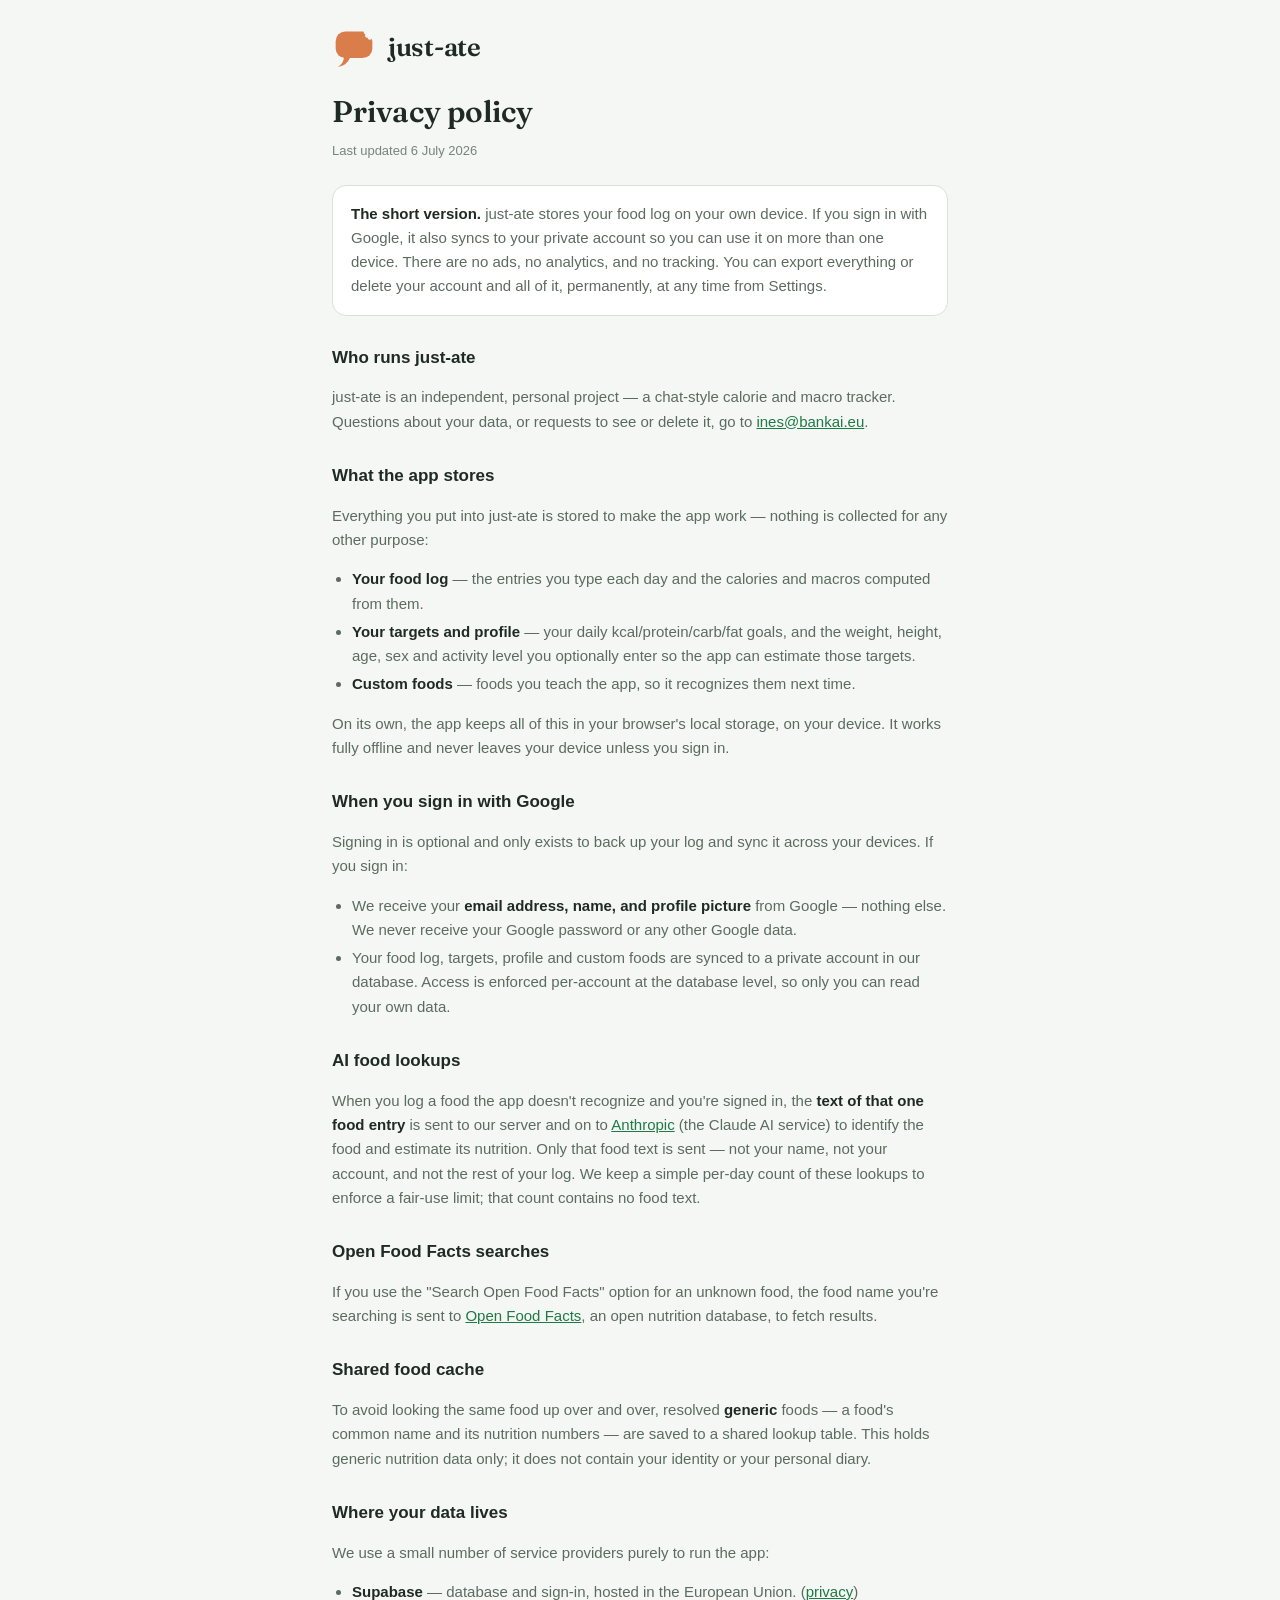
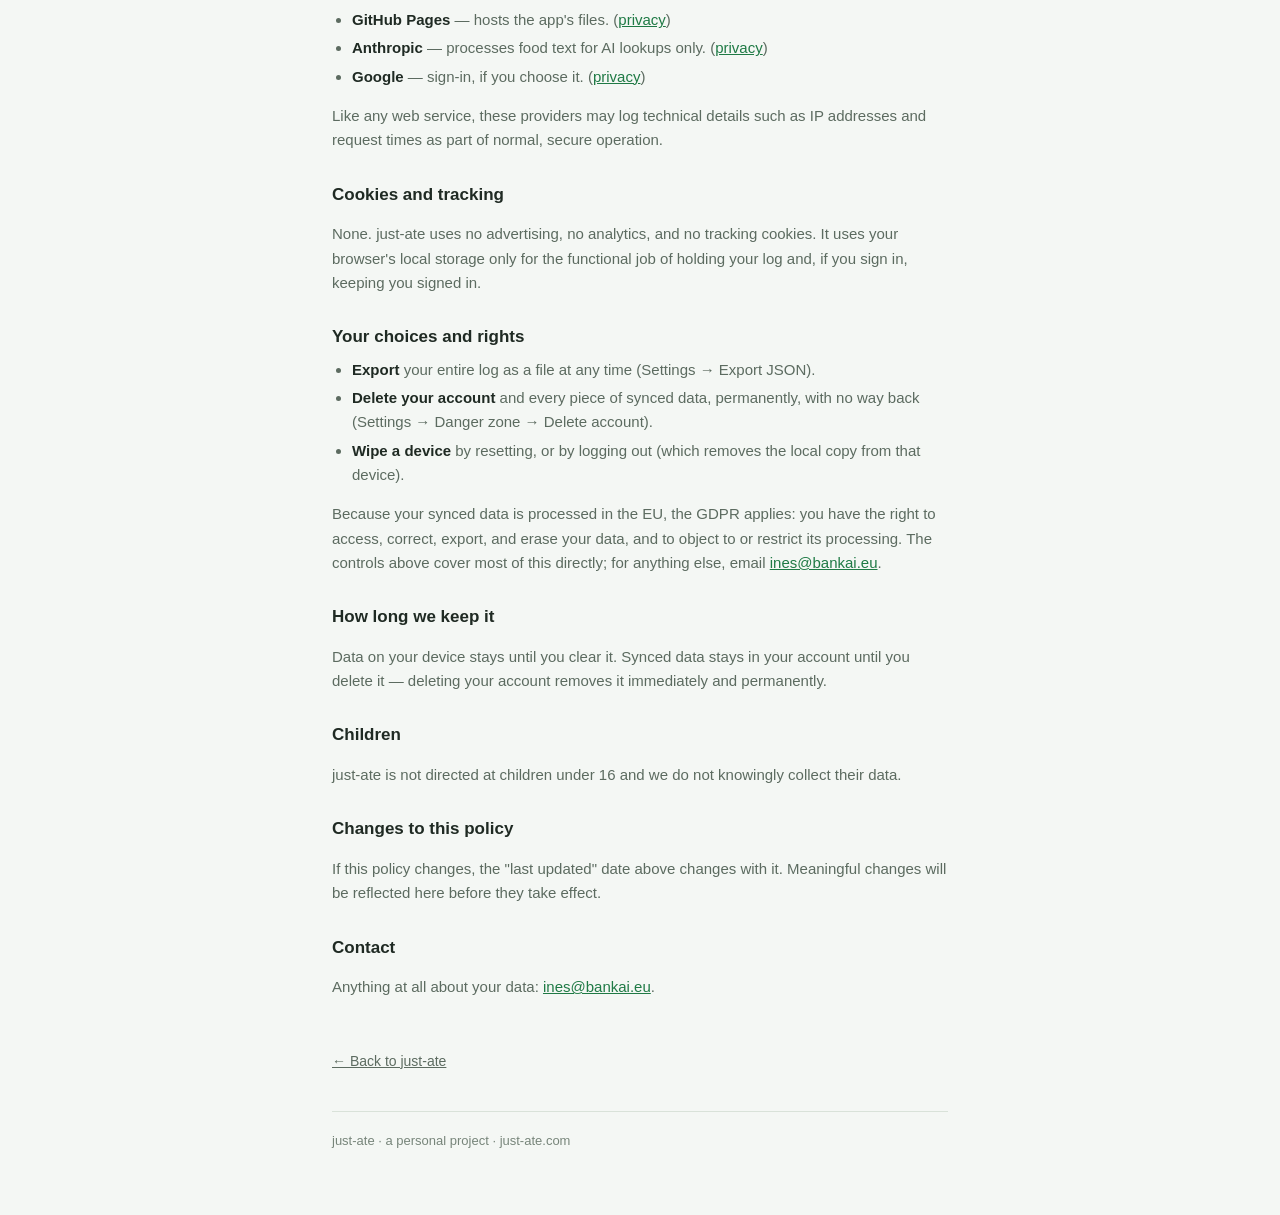
==== privacy.html @ dbce013a "Privacy policy page + in-app link (unblocks Google branding verify) privacy.html at just-ate.com/pri" ====
<!doctype html>
<html lang="en">
<head>
  <meta charset="utf-8">
  <meta name="viewport" content="width=device-width, initial-scale=1, viewport-fit=cover">
  <title>Privacy · just-ate</title>
  <meta name="description" content="What just-ate stores, where it lives, and how to delete it.">
  <meta name="theme-color" content="#f4f7f4">
  <link rel="icon" type="image/svg+xml" href="icons/icon.svg">
  <link rel="preconnect" href="https://fonts.googleapis.com">
  <link rel="preconnect" href="https://fonts.gstatic.com" crossorigin>
  <link href="https://fonts.googleapis.com/css2?family=Fraunces:opsz,wght@9..144,500;9..144,600&display=swap" rel="stylesheet">
  <link rel="stylesheet" href="styles.css">
  <style>
    .doc { max-width: 660px; margin: 0 auto; padding: calc(22px + env(safe-area-inset-top)) 22px 64px; overflow-wrap: break-word; }
    .doc img { max-width: 100%; }
    .doc .brand { text-decoration: none; }
    .doc h1 { font-family: var(--serif); font-weight: 600; font-size: 30px; margin: 6px 0 6px; color: var(--text); }
    .doc .updated { color: var(--faint); font-size: 13px; margin: 0 0 24px; }
    .doc h2 { font-size: 17px; font-weight: 600; color: var(--text); margin: 30px 0 8px; text-transform: none; letter-spacing: 0; }
    .doc p, .doc li { color: var(--muted); font-size: 15px; line-height: 1.62; }
    .doc ul { padding-left: 20px; margin: 8px 0; }
    .doc li { margin: 4px 0; }
    .doc strong { color: var(--text); font-weight: 600; }
    .doc a { color: var(--accent-deep); }
    .doc .tldr { background: var(--surface); border: 1px solid var(--line); border-radius: var(--radius); padding: 16px 18px; margin: 4px 0 8px; }
    .doc .tldr p { margin: 0; }
    .doc .back { display: inline-block; margin-top: 36px; color: var(--muted); font-size: 14px; }
    .doc footer { margin-top: 40px; padding-top: 20px; border-top: 1px solid var(--line); color: var(--faint); font-size: 13px; }
  </style>
</head>
<body>
  <div class="doc">
    <a class="brand" href="/"><img src="icons/mark.svg" width="40" height="40" alt=""><span>just-ate</span></a>

    <h1>Privacy policy</h1>
    <p class="updated">Last updated 6 July 2026</p>

    <div class="tldr">
      <p><strong>The short version.</strong> just-ate stores your food log on your own device. If you sign in with Google, it also syncs to your private account so you can use it on more than one device. There are no ads, no analytics, and no tracking. You can export everything or delete your account and all of it, permanently, at any time from Settings.</p>
    </div>

    <h2>Who runs just-ate</h2>
    <p>just-ate is an independent, personal project — a chat-style calorie and macro tracker. Questions about your data, or requests to see or delete it, go to <a href="mailto:ines@bankai.eu">ines@bankai.eu</a>.</p>

    <h2>What the app stores</h2>
    <p>Everything you put into just-ate is stored to make the app work — nothing is collected for any other purpose:</p>
    <ul>
      <li><strong>Your food log</strong> — the entries you type each day and the calories and macros computed from them.</li>
      <li><strong>Your targets and profile</strong> — your daily kcal/protein/carb/fat goals, and the weight, height, age, sex and activity level you optionally enter so the app can estimate those targets.</li>
      <li><strong>Custom foods</strong> — foods you teach the app, so it recognizes them next time.</li>
    </ul>
    <p>On its own, the app keeps all of this in your browser's local storage, on your device. It works fully offline and never leaves your device unless you sign in.</p>

    <h2>When you sign in with Google</h2>
    <p>Signing in is optional and only exists to back up your log and sync it across your devices. If you sign in:</p>
    <ul>
      <li>We receive your <strong>email address, name, and profile picture</strong> from Google — nothing else. We never receive your Google password or any other Google data.</li>
      <li>Your food log, targets, profile and custom foods are synced to a private account in our database. Access is enforced per-account at the database level, so only you can read your own data.</li>
    </ul>

    <h2>AI food lookups</h2>
    <p>When you log a food the app doesn't recognize and you're signed in, the <strong>text of that one food entry</strong> is sent to our server and on to <a href="https://www.anthropic.com/legal/privacy" rel="noopener">Anthropic</a> (the Claude AI service) to identify the food and estimate its nutrition. Only that food text is sent — not your name, not your account, and not the rest of your log. We keep a simple per-day count of these lookups to enforce a fair-use limit; that count contains no food text.</p>

    <h2>Open Food Facts searches</h2>
    <p>If you use the "Search Open Food Facts" option for an unknown food, the food name you're searching is sent to <a href="https://world.openfoodfacts.org/" rel="noopener">Open Food Facts</a>, an open nutrition database, to fetch results.</p>

    <h2>Shared food cache</h2>
    <p>To avoid looking the same food up over and over, resolved <strong>generic</strong> foods — a food's common name and its nutrition numbers — are saved to a shared lookup table. This holds generic nutrition data only; it does not contain your identity or your personal diary.</p>

    <h2>Where your data lives</h2>
    <p>We use a small number of service providers purely to run the app:</p>
    <ul>
      <li><strong>Supabase</strong> — database and sign-in, hosted in the European Union. (<a href="https://supabase.com/privacy" rel="noopener">privacy</a>)</li>
      <li><strong>GitHub Pages</strong> — hosts the app's files. (<a href="https://docs.github.com/site-policy/privacy-policies/github-general-privacy-statement" rel="noopener">privacy</a>)</li>
      <li><strong>Anthropic</strong> — processes food text for AI lookups only. (<a href="https://www.anthropic.com/legal/privacy" rel="noopener">privacy</a>)</li>
      <li><strong>Google</strong> — sign-in, if you choose it. (<a href="https://policies.google.com/privacy" rel="noopener">privacy</a>)</li>
    </ul>
    <p>Like any web service, these providers may log technical details such as IP addresses and request times as part of normal, secure operation.</p>

    <h2>Cookies and tracking</h2>
    <p>None. just-ate uses no advertising, no analytics, and no tracking cookies. It uses your browser's local storage only for the functional job of holding your log and, if you sign in, keeping you signed in.</p>

    <h2>Your choices and rights</h2>
    <ul>
      <li><strong>Export</strong> your entire log as a file at any time (Settings → Export JSON).</li>
      <li><strong>Delete your account</strong> and every piece of synced data, permanently, with no way back (Settings → Danger zone → Delete account).</li>
      <li><strong>Wipe a device</strong> by resetting, or by logging out (which removes the local copy from that device).</li>
    </ul>
    <p>Because your synced data is processed in the EU, the GDPR applies: you have the right to access, correct, export, and erase your data, and to object to or restrict its processing. The controls above cover most of this directly; for anything else, email <a href="mailto:ines@bankai.eu">ines@bankai.eu</a>.</p>

    <h2>How long we keep it</h2>
    <p>Data on your device stays until you clear it. Synced data stays in your account until you delete it — deleting your account removes it immediately and permanently.</p>

    <h2>Children</h2>
    <p>just-ate is not directed at children under 16 and we do not knowingly collect their data.</p>

    <h2>Changes to this policy</h2>
    <p>If this policy changes, the "last updated" date above changes with it. Meaningful changes will be reflected here before they take effect.</p>

    <h2>Contact</h2>
    <p>Anything at all about your data: <a href="mailto:ines@bankai.eu">ines@bankai.eu</a>.</p>

    <a class="back" href="/">← Back to just-ate</a>
    <footer>just-ate · a personal project · just-ate.com</footer>
  </div>
</body>
</html>
---- styles.css ----
/* just-ate — light and fresh: greens on off-white, serif numbers.
   One screen, one thumb. */

:root {
  --bg: #f4f7f4;
  --surface: #ffffff;
  --surface-2: #e9efe9;
  --line: #d9e2d9;
  --text: #1f2a23;
  --muted: #5c6b60;
  --faint: #77857a;
  --accent: #2f9e5f;
  --accent-deep: #1f7a45;
  --accent-dim: rgba(47, 158, 95, 0.12);
  --amber: #a8500a;
  --red: #dc2626;
  --bubble: #e3f2e7;
  --radius: 14px;
  --serif: 'Fraunces', Georgia, serif;
  --sans: -apple-system, BlinkMacSystemFont, 'Segoe UI', Roboto, sans-serif;
}

* { box-sizing: border-box; }
html, body { height: 100%; }
body {
  margin: 0;
  background: var(--bg);
  color: var(--text);
  font: 15px/1.45 var(--sans);
  -webkit-font-smoothing: antialiased;
}
button { font: inherit; color: inherit; background: none; border: none; cursor: pointer; padding: 0; }
input, select, textarea { font: inherit; }

#app { max-width: 560px; margin: 0 auto; min-height: 100dvh; display: flex; flex-direction: column; }

/* ---------- header: today's plate ---------- */
.plate {
  position: sticky; top: 0; z-index: 10;
  background: linear-gradient(var(--bg) 82%, rgba(244, 247, 244, 0));
  padding: calc(10px + env(safe-area-inset-top)) 16px 14px;
}
.plate-card {
  background: var(--surface);
  border: 1px solid var(--line);
  border-radius: var(--radius);
  padding: 14px 16px 15px;
  box-shadow: 0 1px 3px rgba(31, 42, 35, 0.05);
}
.plate-row { display: flex; align-items: center; justify-content: space-between; gap: 8px; }
.plate-date { color: var(--muted); font-size: 13px; letter-spacing: 0.02em; }
.plate-nav { display: flex; align-items: center; gap: 4px; }

.acct-chip {
  display: inline-flex; align-items: center; gap: 7px;
  padding: 4px 6px 4px 11px;
  border: 1px solid var(--line); border-radius: 99px;
  background: var(--surface-2); color: var(--text);
  font-size: 13px; line-height: 1; margin-right: 4px;
}
.acct-chip:hover { border-color: var(--accent-deep); }
.acct-chip img, .acct-chip svg { width: 20px; height: 20px; border-radius: 50%; display: block; }
.acct-chip svg { color: var(--muted); padding: 1px; }
#acct-slot { display: contents; }

.page-top { display: flex; align-items: center; justify-content: space-between; gap: 8px; }
.icon-btn {
  color: var(--muted); padding: 6px; border-radius: 8px; line-height: 0;
}
.icon-btn:hover { color: var(--text); background: var(--surface-2); }
.icon-btn svg { width: 18px; height: 18px; }

.kcal-left {
  font-family: var(--serif); font-weight: 600;
  font-size: 42px; line-height: 1.05; margin: 6px 0 2px;
  font-variant-numeric: tabular-nums;
}
.kcal-left.over { color: var(--amber); }
.kcal-left small { font-family: var(--sans); font-weight: 400; font-size: 14px; color: var(--muted); margin-left: 8px; }
.kcal-sub { color: var(--muted); font-size: 13px; font-variant-numeric: tabular-nums; }

.bar { height: 6px; background: var(--surface-2); border-radius: 99px; overflow: hidden; margin-top: 8px; }
.bar i { display: block; height: 100%; background: var(--accent); border-radius: 99px; transition: width .4s ease; }
.bar i.warn { background: var(--amber); }
.bar i.over { background: var(--red); }
.bar.thick { height: 8px; }

.macros { display: grid; grid-template-columns: 1fr 1fr 1fr; gap: 12px; margin-top: 14px; }
.macro-name { font-size: 12px; color: var(--muted); letter-spacing: 0.04em; text-transform: uppercase; }
.macro-val { font-size: 13px; font-variant-numeric: tabular-nums; margin-top: 1px; }
.macro-val b { font-weight: 600; }
.macro-val span { color: var(--faint); }

/* ---------- chat ---------- */
.chat { flex: 1; padding: 4px 16px 12px; display: flex; flex-direction: column; gap: 10px; }
.chat-empty { color: var(--faint); text-align: center; margin: auto; padding: 40px 24px; font-size: 14px; }
.chat-empty b { color: var(--muted); font-weight: 600; }

.msg { align-self: flex-end; max-width: 88%; animation: rise .18s ease both; }
@media (prefers-reduced-motion: reduce) {
  .msg, .bar i { animation: none; transition: none; }
  .ai-dots i { animation: none; opacity: 1; }
}
@keyframes rise { from { opacity: 0; transform: translateY(4px); } }

.bubble {
  background: var(--bubble);
  border: 1px solid rgba(47, 158, 95, 0.16);
  border-radius: 16px 16px 4px 16px;
  padding: 9px 12px 8px;
}
.bubble-raw { font-weight: 600; }
.item-line { font-size: 13px; color: var(--muted); margin-top: 3px; font-variant-numeric: tabular-nums; }
.item-line .g { color: var(--faint); }
.item-line.bad { color: var(--amber); }
.item-note { font-size: 12px; color: var(--faint); }
.bubble-foot {
  display: flex; align-items: center; gap: 10px; justify-content: flex-end;
  margin-top: 5px; font-size: 12px; color: var(--faint); font-variant-numeric: tabular-nums;
}
.bubble-foot .del { color: var(--faint); padding: 2px 4px; }
.bubble-foot .del:hover { color: var(--red); }

.sysmsg {
  align-self: center; text-align: center;
  color: var(--muted); font-size: 13px;
  background: var(--surface); border: 1px solid var(--line);
  border-radius: 99px; padding: 6px 14px;
}

/* resolver card for unknown foods */
.resolver {
  align-self: flex-end; max-width: 88%; width: 320px;
  background: var(--surface); border: 1px dashed var(--line);
  border-radius: var(--radius); padding: 12px; font-size: 13px;
}
.resolver p { margin: 0 0 8px; color: var(--muted); }
.resolver p b { color: var(--text); }
.resolver-actions { display: flex; gap: 8px; flex-wrap: wrap; }
.chip {
  background: var(--surface-2); border: 1px solid var(--line);
  border-radius: 99px; padding: 6px 12px; font-size: 13px;
}
.chip:hover { border-color: var(--accent-deep); color: var(--accent-deep); }
.chip.ai { border-color: var(--accent-deep); color: var(--accent-deep); background: var(--accent-dim); }
.ai-item { padding: 6px 0; border-bottom: 1px solid var(--line); }
.ai-item:last-of-type { border-bottom: none; }
.ai-item .nm { display: block; }
.ai-item .g { color: var(--faint); }
.ai-item .kc { display: block; color: var(--faint); font-size: 12px; }

/* . .. ... — the dots build up together, then the cycle restarts */
.ai-dots i { font-style: normal; opacity: 0; animation: 1.2s ease-in-out infinite; }
.ai-dots i:nth-child(1) { animation-name: ai-dot-1; }
.ai-dots i:nth-child(2) { animation-name: ai-dot-2; }
.ai-dots i:nth-child(3) { animation-name: ai-dot-3; }
@keyframes ai-dot-1 { 0% { opacity: 0; } 20%, 100% { opacity: 1; } }
@keyframes ai-dot-2 { 0%, 33% { opacity: 0; } 53%, 100% { opacity: 1; } }
@keyframes ai-dot-3 { 0%, 66% { opacity: 0; } 86%, 100% { opacity: 1; } }

/* ---------- brand lockup (first-run) ---------- */
.brand { display: flex; align-items: center; gap: 12px; margin: 4px 0 20px; }
.brand img { width: 44px; height: 44px; display: block; }
.brand span { font-family: var(--serif); font-weight: 600; font-size: 26px; color: var(--text); letter-spacing: -0.01em; }

.doc-link { text-align: center; margin-top: 30px; }
.doc-link a { color: var(--faint); font-size: 13px; text-decoration: none; }
.doc-link a:hover { color: var(--muted); text-decoration: underline; }

/* ---------- dialogs + toasts (custom alert/confirm/prompt) ---------- */
.ui-dialog { border: none; background: transparent; padding: 0; max-width: 100vw; color: var(--text); }
.ui-dialog::backdrop { background: rgba(20, 30, 24, 0.45); }
.ui-card {
  background: var(--surface); border: 1px solid var(--line); border-radius: var(--radius);
  padding: 20px; width: min(90vw, 360px);
  box-shadow: 0 14px 44px rgba(31, 42, 35, 0.24);
  animation: ui-pop .16s ease both;
}
@keyframes ui-pop { from { opacity: 0; transform: translateY(8px) scale(0.98); } }
.ui-title { font-family: var(--serif); font-weight: 600; font-size: 19px; margin: 0 0 8px; }
.ui-msg { color: var(--muted); font-size: 14px; line-height: 1.5; margin: 0; }
.ui-input {
  width: 100%; margin-top: 14px; background: var(--bg); color: var(--text);
  border: 1px solid var(--line); border-radius: 10px; padding: 10px 12px; outline: none;
}
.ui-input:focus { border-color: var(--accent); }
.ui-actions { display: flex; gap: 10px; justify-content: flex-end; margin-top: 18px; flex-wrap: wrap; }
.ui-actions .btn { padding: 9px 16px; }

#ui-toasts {
  position: fixed; left: 0; right: 0; bottom: calc(18px + env(safe-area-inset-bottom));
  z-index: 200; display: flex; flex-direction: column; align-items: center; gap: 8px;
  pointer-events: none;
}
.ui-toast {
  background: var(--text); color: var(--bg); font-size: 13.5px;
  padding: 10px 16px; border-radius: 99px; max-width: 90vw; text-align: center;
  box-shadow: 0 6px 20px rgba(31, 42, 35, 0.25);
  opacity: 0; transform: translateY(10px); transition: opacity .2s ease, transform .2s ease;
}
.ui-toast.in { opacity: 1; transform: none; }
.ui-toast.error { background: var(--red); color: #fff; }

@media (prefers-reduced-motion: reduce) {
  .ui-card { animation: none; }
  .ui-toast { transition: opacity .2s ease; transform: none; }
}
.off-result { display: block; width: 100%; text-align: left; padding: 8px; border-radius: 8px; }
.off-result:hover { background: var(--surface-2); }
.off-result .nm { display: block; }
.off-result .kc { color: var(--faint); font-size: 12px; }
.mini-form { display: grid; grid-template-columns: 1fr 1fr; gap: 8px; margin-top: 8px; }
.mini-form label { font-size: 12px; color: var(--muted); display: block; }
.mini-form input { width: 100%; }
.resolver .status { color: var(--faint); }

/* ---------- composer ---------- */
.composer {
  position: sticky; bottom: 0; z-index: 10;
  background: linear-gradient(rgba(244, 247, 244, 0), var(--bg) 30%);
  padding: 14px 16px calc(12px + env(safe-area-inset-bottom));
}
.composer-row { display: flex; gap: 8px; }
.composer input[type=text] {
  flex: 1;
  background: var(--surface); color: var(--text);
  border: 1px solid var(--line); border-radius: 99px;
  padding: 11px 16px; outline: none;
}
.composer input[type=text]:focus { border-color: var(--accent); }
.composer input::placeholder { color: var(--faint); }
.send {
  width: 44px; height: 44px; border-radius: 50%; flex: none;
  background: var(--accent); color: #ffffff;
  display: grid; place-items: center;
}
.send:disabled { background: var(--surface-2); color: var(--faint); }
.send svg { width: 18px; height: 18px; }
.complete {
  display: block; margin: 10px auto 0;
  color: var(--muted); font-size: 13px;
  border: 1px solid var(--line); border-radius: 99px; padding: 7px 16px;
  background: var(--surface);
}
.complete:hover:not(:disabled) { color: var(--text); border-color: var(--accent-deep); }
.complete:disabled { opacity: 0.4; cursor: default; }
.reopen { color: var(--faint); font-size: 12px; text-decoration: underline; }

/* ---------- forms (setup / settings) ---------- */
.page { padding: calc(16px + env(safe-area-inset-top)) 20px 40px; }
.page h1 { font-family: var(--serif); font-weight: 600; font-size: 30px; margin: 6px 0 4px; }
.page .lede { color: var(--muted); margin: 0 0 22px; }
.page h2 { font-size: 13px; color: var(--muted); text-transform: uppercase; letter-spacing: 0.06em; margin: 26px 0 10px; }
.back { color: var(--muted); font-size: 14px; }
.back:hover { color: var(--text); }

.field { margin-bottom: 12px; }
.field label { display: block; font-size: 13px; color: var(--muted); margin-bottom: 5px; }
.field input, .field select {
  width: 100%; background: var(--surface); color: var(--text);
  border: 1px solid var(--line); border-radius: 10px; padding: 10px 12px; outline: none;
  -moz-appearance: textfield; appearance: textfield;
}
.field input:focus, .field select:focus { border-color: var(--accent); }
.grid-2 { display: grid; grid-template-columns: 1fr 1fr; gap: 12px; }
.grid-4 { display: grid; grid-template-columns: repeat(4, 1fr); gap: 10px; }
.seg { display: flex; gap: 8px; }
.seg button {
  flex: 1; background: var(--surface); border: 1px solid var(--line);
  border-radius: 10px; padding: 10px; color: var(--muted);
}
.seg button.on { border-color: var(--accent-deep); color: var(--accent-deep); background: var(--accent-dim); }

.btn {
  display: inline-block; border-radius: 99px; padding: 11px 20px;
  border: 1px solid var(--line); color: var(--text); background: var(--surface);
}
.btn:hover { border-color: var(--accent-deep); }
.btn.primary { background: var(--accent-deep); color: #ffffff; border-color: var(--accent-deep); font-weight: 600; }
.btn.primary:hover { background: #17603a; border-color: #17603a; }
.btn.danger { color: var(--red); border-color: rgba(220, 38, 38, 0.4); }
.btn.danger:hover { border-color: var(--red); background: rgba(220, 38, 38, 0.06); }
.btn.danger.solid { background: var(--red); color: #ffffff; border-color: var(--red); font-weight: 600; }
.btn.danger.solid:hover { background: #b91c1c; border-color: #b91c1c; }
.btn-row { display: flex; gap: 10px; margin-top: 20px; flex-wrap: wrap; }
.hint { font-size: 12px; color: var(--faint); margin-top: 8px; }

/* ---------- log out + danger zone ---------- */
.logout-row { margin-top: 30px; padding-top: 20px; border-top: 1px solid var(--line); }
.logout-row .hint { margin-top: 10px; }

.danger-zone {
  margin-top: 28px;
  border: 1px solid rgba(220, 38, 38, 0.35);
  background: rgba(220, 38, 38, 0.04);
  border-radius: var(--radius);
  padding: 2px 16px 6px;
}
.danger-zone h2 { color: var(--red); margin: 14px 0 2px; }
.dz-item {
  display: flex; align-items: center; justify-content: space-between; gap: 14px;
  padding: 12px 0;
}
.dz-item + .dz-item { border-top: 1px solid rgba(220, 38, 38, 0.15); }
.dz-item b { font-size: 14px; }
.dz-item .hint { margin-top: 2px; }
.dz-item .btn { flex: none; }

/* ---------- history ---------- */
.summary { background: var(--surface); border: 1px solid var(--line); border-radius: var(--radius); padding: 14px 16px; margin-bottom: 18px; }
.summary .big { font-family: var(--serif); font-weight: 600; font-size: 26px; }
.summary .big small { font-family: var(--sans); font-size: 13px; color: var(--muted); font-weight: 400; }
.summary-grid { display: grid; grid-template-columns: 1fr 1fr 1fr; gap: 10px; margin-top: 8px; }
.summary-grid .lab { font-size: 12px; color: var(--muted); }
.summary-grid .val { font-variant-numeric: tabular-nums; }

.dayrow { padding: 12px 2px; border-bottom: 1px solid var(--line); }
.dayrow-top { display: flex; justify-content: space-between; font-variant-numeric: tabular-nums; }
.dayrow-top .d { color: var(--muted); font-size: 13px; }
.dayrow-macros { display: flex; gap: 14px; color: var(--faint); font-size: 12px; margin-top: 5px; font-variant-numeric: tabular-nums; }

.custom-food { display: flex; justify-content: space-between; align-items: center; padding: 8px 0; border-bottom: 1px solid var(--line); font-size: 14px; }
.custom-food .del { color: var(--faint); }
.custom-food .del:hover { color: var(--red); }
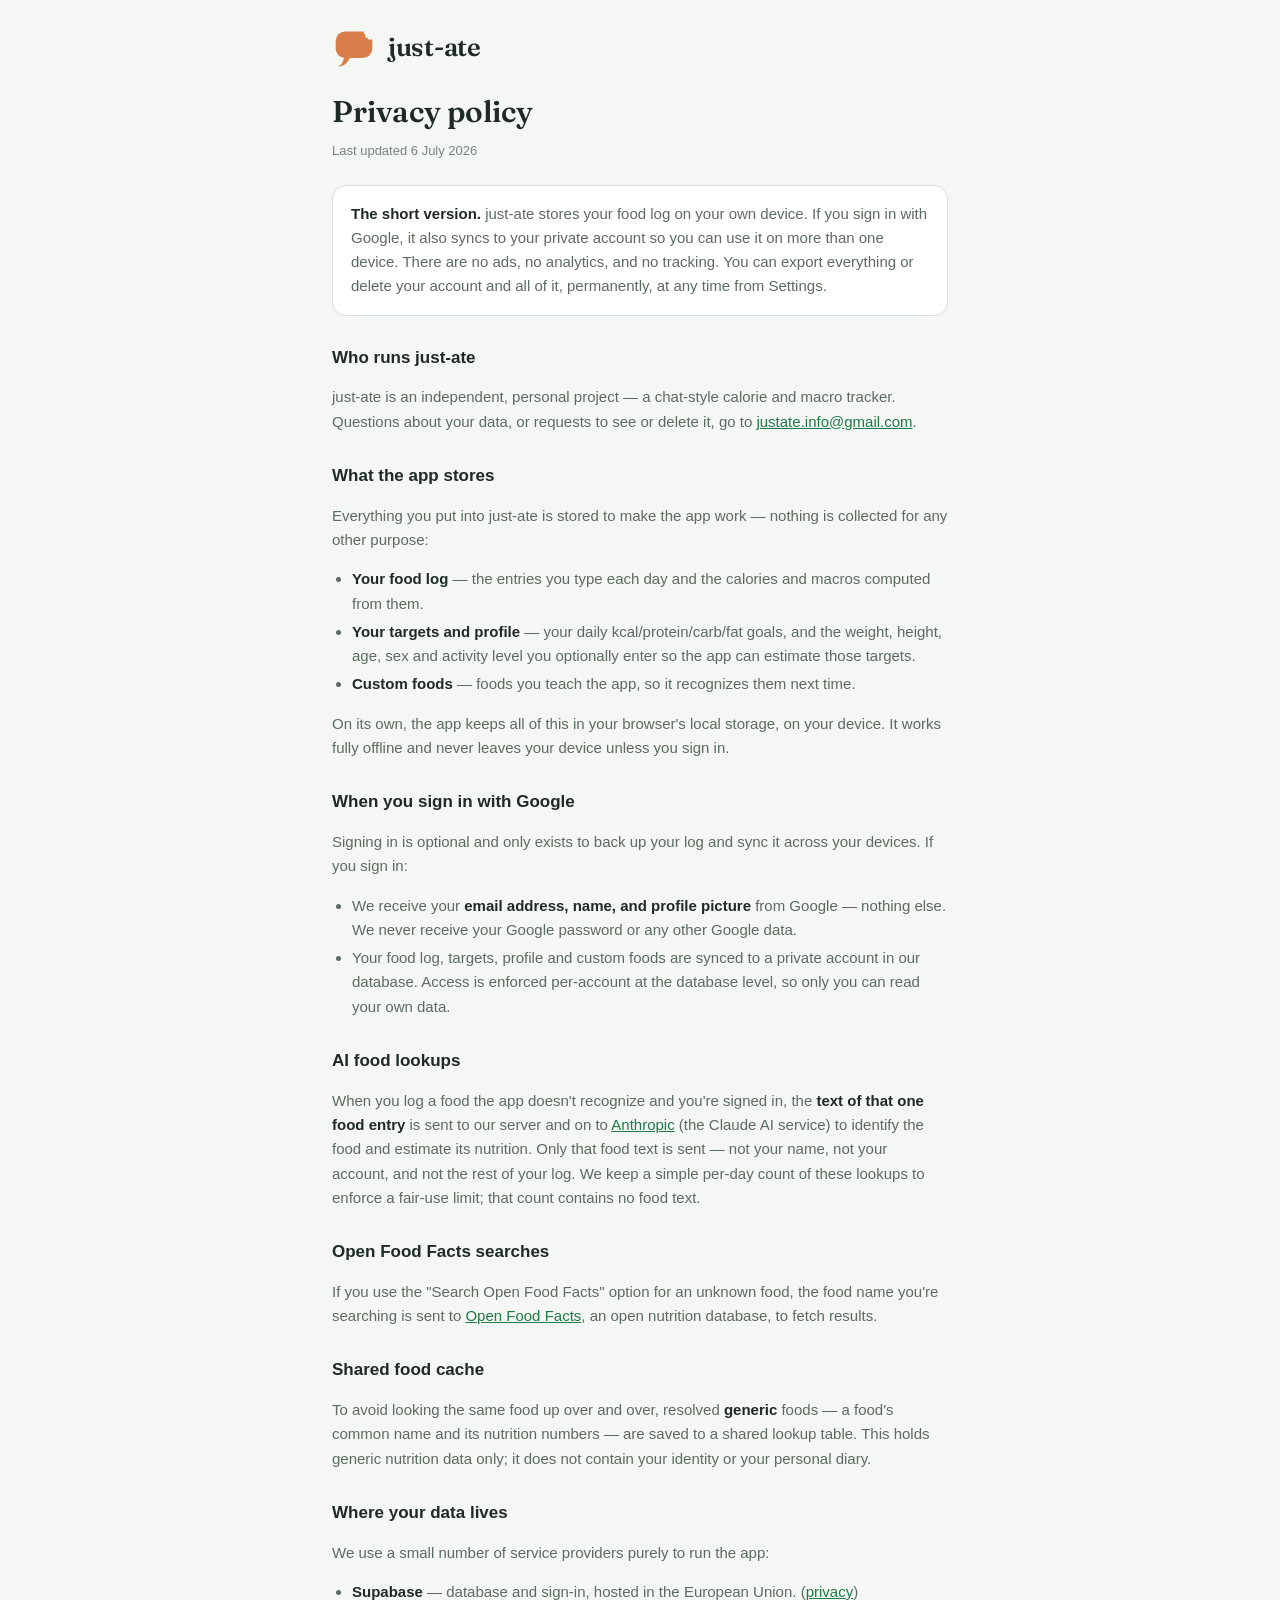
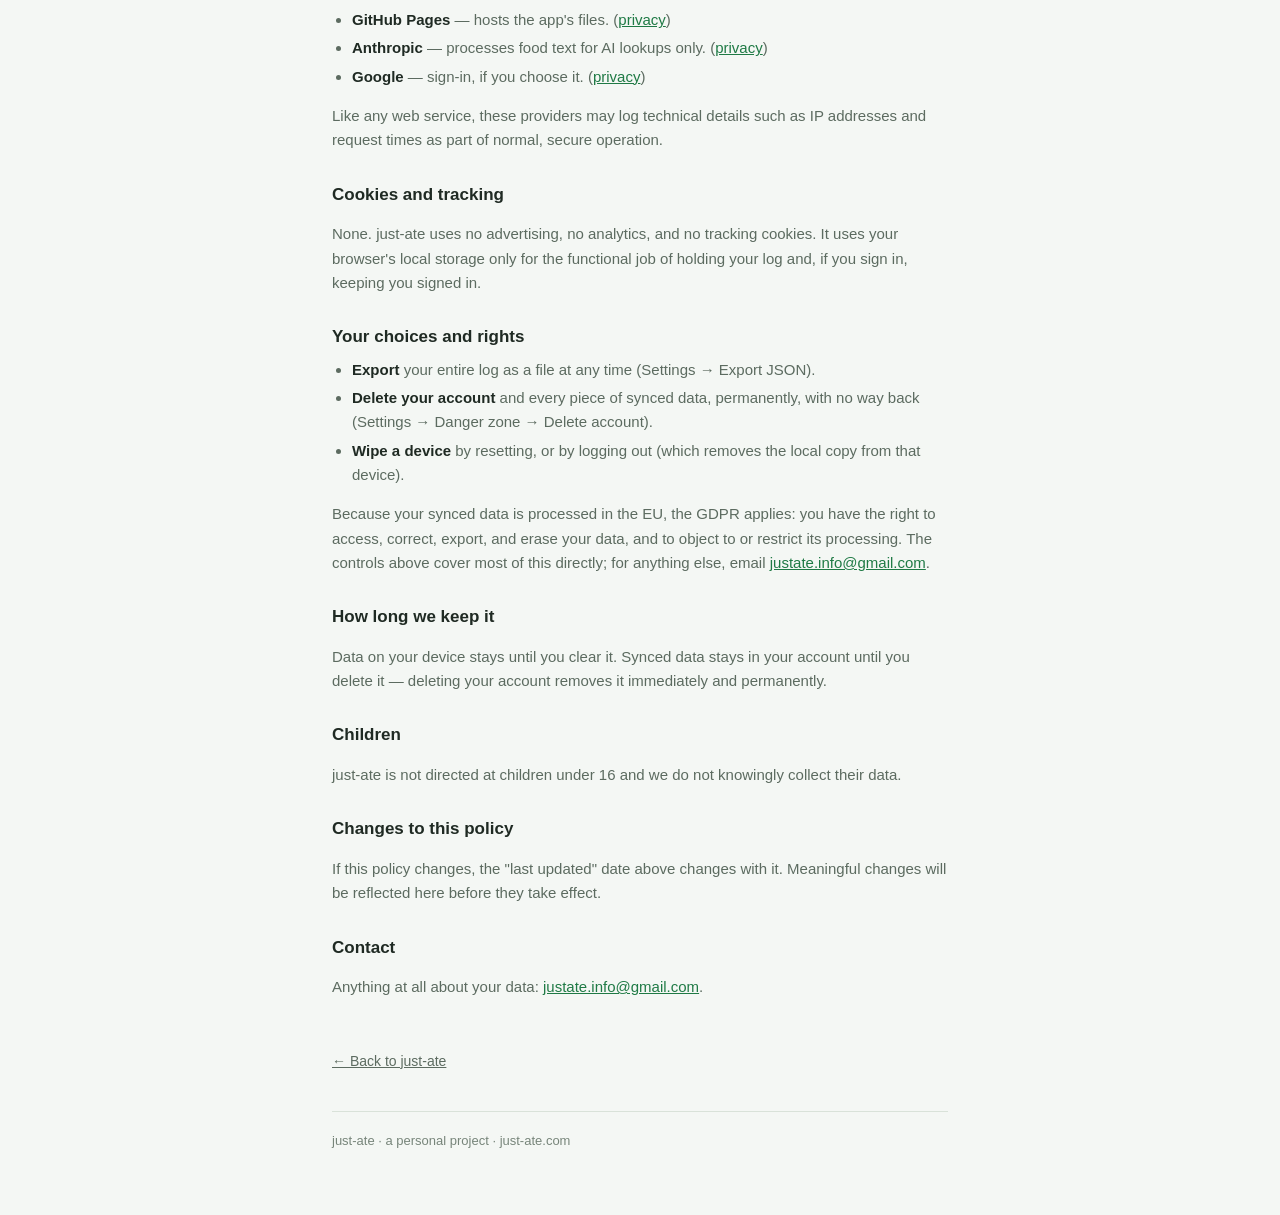
==== commit 1e9bb9cc: "Reset now truly wipes: clears cloud data too (keeps the account) Signed-in "Reset everything" was de" ====
--- a/privacy.html
+++ b/privacy.html
@@ -3,7 +3,7 @@
 <head>
   <meta charset="utf-8">
   <meta name="viewport" content="width=device-width, initial-scale=1, viewport-fit=cover">
-  <title>Privacy · just-ate</title>
+  <title>Privacy · Just Ate</title>
   <meta name="description" content="What just-ate stores, where it lives, and how to delete it.">
   <meta name="theme-color" content="#f4f7f4">
   <link rel="icon" type="image/svg+xml" href="icons/icon.svg">
@@ -41,7 +41,7 @@
     </div>
 
     <h2>Who runs just-ate</h2>
-    <p>just-ate is an independent, personal project — a chat-style calorie and macro tracker. Questions about your data, or requests to see or delete it, go to <a href="mailto:ines@bankai.eu">ines@bankai.eu</a>.</p>
+    <p>just-ate is an independent, personal project — a chat-style calorie and macro tracker. Questions about your data, or requests to see or delete it, go to <a href="mailto:justate.info@gmail.com">justate.info@gmail.com</a>.</p>
 
     <h2>What the app stores</h2>
     <p>Everything you put into just-ate is stored to make the app work — nothing is collected for any other purpose:</p>
@@ -87,7 +87,7 @@
       <li><strong>Delete your account</strong> and every piece of synced data, permanently, with no way back (Settings → Danger zone → Delete account).</li>
       <li><strong>Wipe a device</strong> by resetting, or by logging out (which removes the local copy from that device).</li>
     </ul>
-    <p>Because your synced data is processed in the EU, the GDPR applies: you have the right to access, correct, export, and erase your data, and to object to or restrict its processing. The controls above cover most of this directly; for anything else, email <a href="mailto:ines@bankai.eu">ines@bankai.eu</a>.</p>
+    <p>Because your synced data is processed in the EU, the GDPR applies: you have the right to access, correct, export, and erase your data, and to object to or restrict its processing. The controls above cover most of this directly; for anything else, email <a href="mailto:justate.info@gmail.com">justate.info@gmail.com</a>.</p>
 
     <h2>How long we keep it</h2>
     <p>Data on your device stays until you clear it. Synced data stays in your account until you delete it — deleting your account removes it immediately and permanently.</p>
@@ -99,7 +99,7 @@
     <p>If this policy changes, the "last updated" date above changes with it. Meaningful changes will be reflected here before they take effect.</p>
 
     <h2>Contact</h2>
-    <p>Anything at all about your data: <a href="mailto:ines@bankai.eu">ines@bankai.eu</a>.</p>
+    <p>Anything at all about your data: <a href="mailto:justate.info@gmail.com">justate.info@gmail.com</a>.</p>
 
     <a class="back" href="/">← Back to just-ate</a>
     <footer>just-ate · a personal project · just-ate.com</footer>
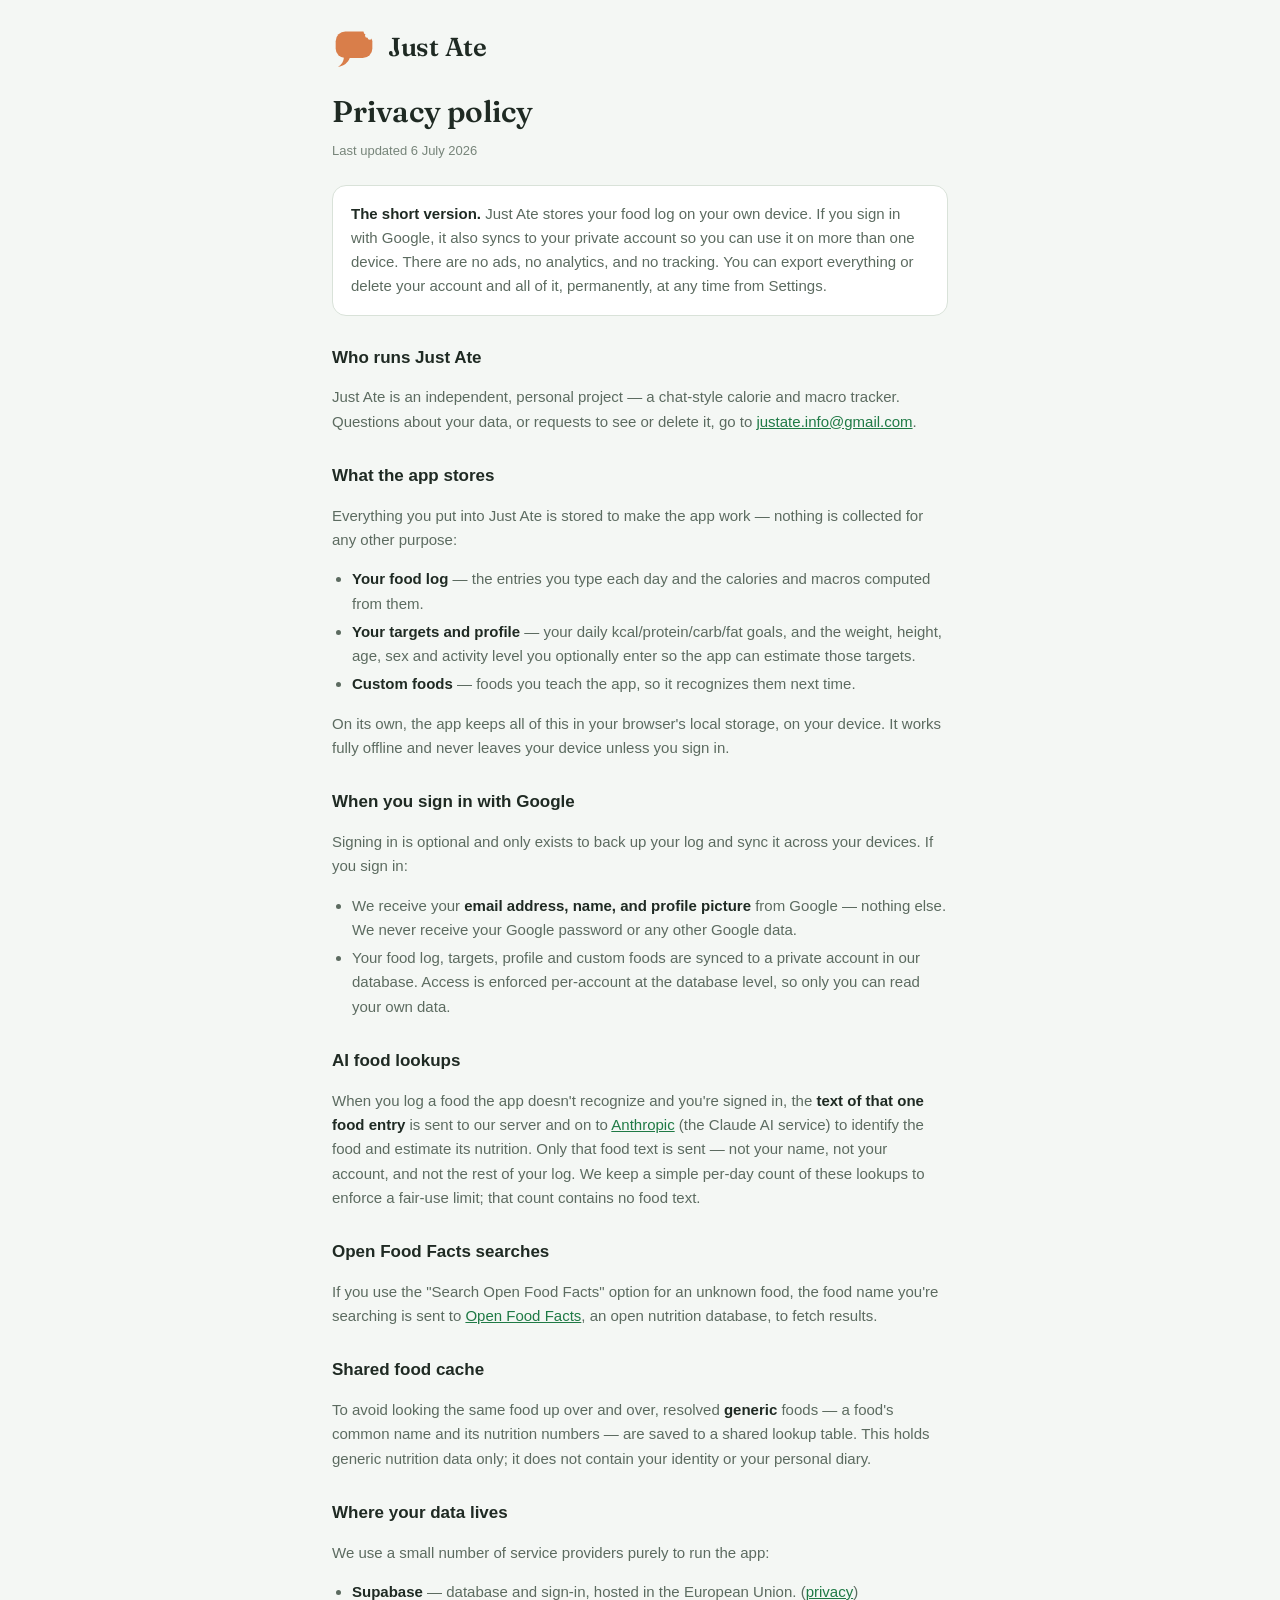
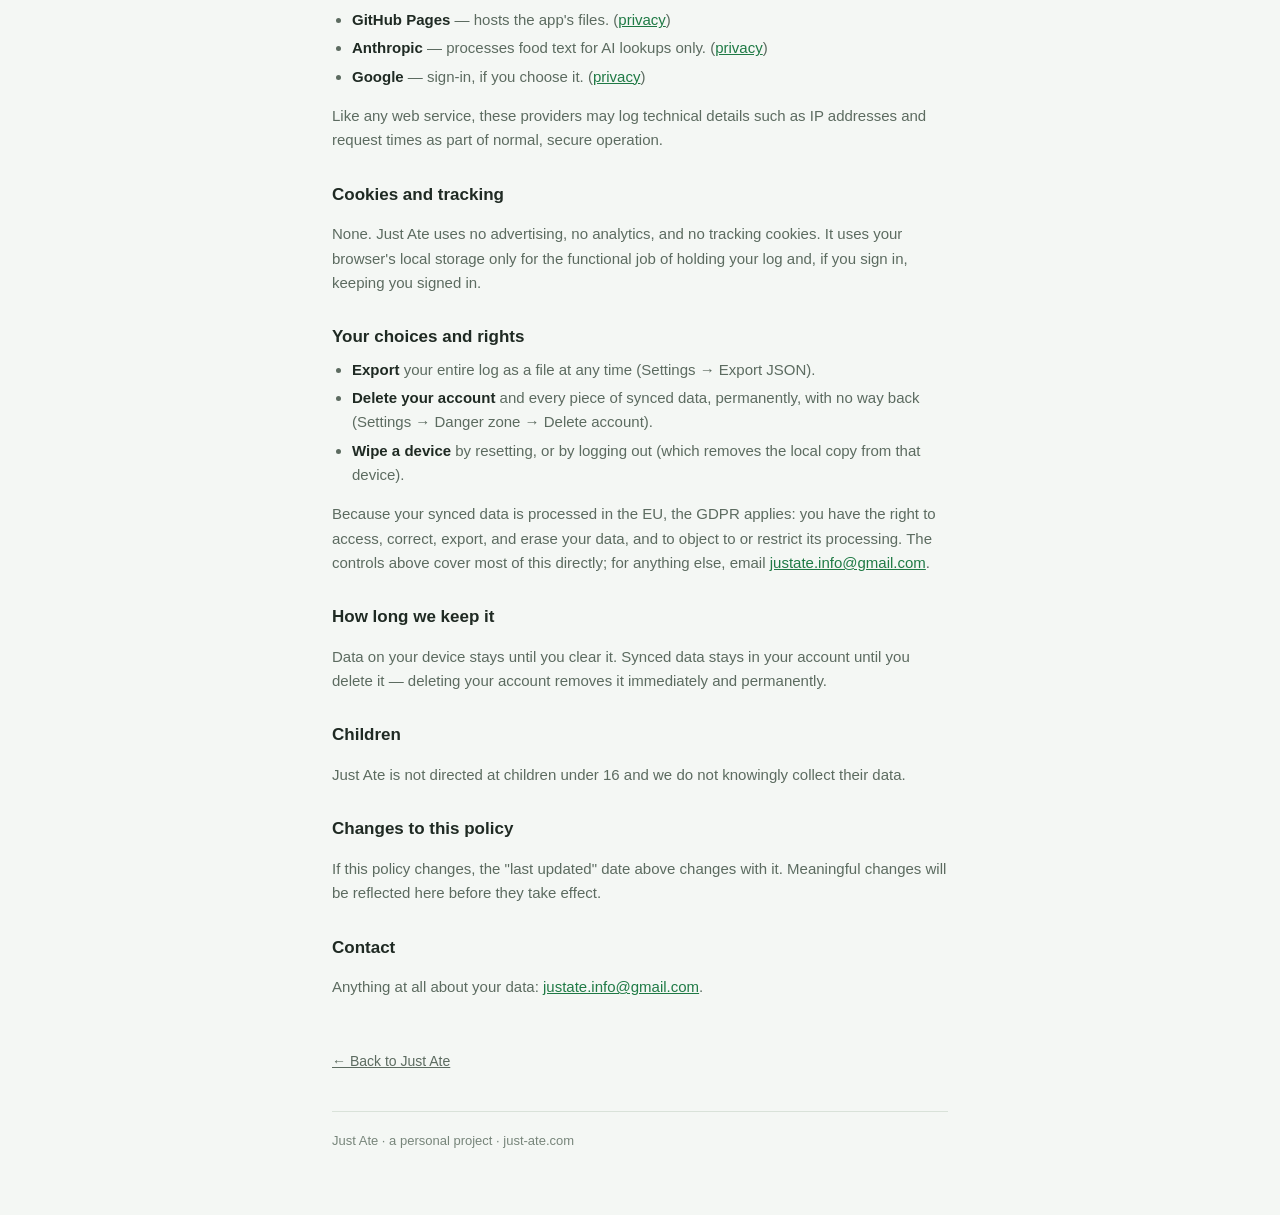
==== commit 70dd25d6: "Collapsible estimator, global logout via account menu, "Just Ate" name 1. Setup/Settings now leads w" ====
--- a/privacy.html
+++ b/privacy.html
@@ -4,9 +4,10 @@
   <meta charset="utf-8">
   <meta name="viewport" content="width=device-width, initial-scale=1, viewport-fit=cover">
   <title>Privacy · Just Ate</title>
-  <meta name="description" content="What just-ate stores, where it lives, and how to delete it.">
+  <meta name="description" content="What Just Ate stores, where it lives, and how to delete it.">
   <meta name="theme-color" content="#f4f7f4">
   <link rel="icon" type="image/svg+xml" href="icons/icon.svg">
+  <link rel="icon" type="image/png" sizes="32x32" href="icons/favicon-32.png">
   <link rel="preconnect" href="https://fonts.googleapis.com">
   <link rel="preconnect" href="https://fonts.gstatic.com" crossorigin>
   <link href="https://fonts.googleapis.com/css2?family=Fraunces:opsz,wght@9..144,500;9..144,600&display=swap" rel="stylesheet">
@@ -31,20 +32,20 @@
 </head>
 <body>
   <div class="doc">
-    <a class="brand" href="/"><img src="icons/mark.svg" width="40" height="40" alt=""><span>just-ate</span></a>
+    <a class="brand" href="/"><img src="icons/mark.svg" width="40" height="40" alt=""><span>Just Ate</span></a>
 
     <h1>Privacy policy</h1>
     <p class="updated">Last updated 6 July 2026</p>
 
     <div class="tldr">
-      <p><strong>The short version.</strong> just-ate stores your food log on your own device. If you sign in with Google, it also syncs to your private account so you can use it on more than one device. There are no ads, no analytics, and no tracking. You can export everything or delete your account and all of it, permanently, at any time from Settings.</p>
+      <p><strong>The short version.</strong> Just Ate stores your food log on your own device. If you sign in with Google, it also syncs to your private account so you can use it on more than one device. There are no ads, no analytics, and no tracking. You can export everything or delete your account and all of it, permanently, at any time from Settings.</p>
     </div>
 
-    <h2>Who runs just-ate</h2>
-    <p>just-ate is an independent, personal project — a chat-style calorie and macro tracker. Questions about your data, or requests to see or delete it, go to <a href="mailto:justate.info@gmail.com">justate.info@gmail.com</a>.</p>
+    <h2>Who runs Just Ate</h2>
+    <p>Just Ate is an independent, personal project — a chat-style calorie and macro tracker. Questions about your data, or requests to see or delete it, go to <a href="mailto:justate.info@gmail.com">justate.info@gmail.com</a>.</p>
 
     <h2>What the app stores</h2>
-    <p>Everything you put into just-ate is stored to make the app work — nothing is collected for any other purpose:</p>
+    <p>Everything you put into Just Ate is stored to make the app work — nothing is collected for any other purpose:</p>
     <ul>
       <li><strong>Your food log</strong> — the entries you type each day and the calories and macros computed from them.</li>
       <li><strong>Your targets and profile</strong> — your daily kcal/protein/carb/fat goals, and the weight, height, age, sex and activity level you optionally enter so the app can estimate those targets.</li>
@@ -79,7 +80,7 @@
     <p>Like any web service, these providers may log technical details such as IP addresses and request times as part of normal, secure operation.</p>
 
     <h2>Cookies and tracking</h2>
-    <p>None. just-ate uses no advertising, no analytics, and no tracking cookies. It uses your browser's local storage only for the functional job of holding your log and, if you sign in, keeping you signed in.</p>
+    <p>None. Just Ate uses no advertising, no analytics, and no tracking cookies. It uses your browser's local storage only for the functional job of holding your log and, if you sign in, keeping you signed in.</p>
 
     <h2>Your choices and rights</h2>
     <ul>
@@ -93,7 +94,7 @@
     <p>Data on your device stays until you clear it. Synced data stays in your account until you delete it — deleting your account removes it immediately and permanently.</p>
 
     <h2>Children</h2>
-    <p>just-ate is not directed at children under 16 and we do not knowingly collect their data.</p>
+    <p>Just Ate is not directed at children under 16 and we do not knowingly collect their data.</p>
 
     <h2>Changes to this policy</h2>
     <p>If this policy changes, the "last updated" date above changes with it. Meaningful changes will be reflected here before they take effect.</p>
@@ -101,8 +102,8 @@
     <h2>Contact</h2>
     <p>Anything at all about your data: <a href="mailto:justate.info@gmail.com">justate.info@gmail.com</a>.</p>
 
-    <a class="back" href="/">← Back to just-ate</a>
-    <footer>just-ate · a personal project · just-ate.com</footer>
+    <a class="back" href="/">← Back to Just Ate</a>
+    <footer>Just Ate · a personal project · just-ate.com</footer>
   </div>
 </body>
 </html>
--- a/styles.css
+++ b/styles.css
@@ -186,6 +186,8 @@
 .ui-input:focus { border-color: var(--accent); }
 .ui-actions { display: flex; gap: 10px; justify-content: flex-end; margin-top: 18px; flex-wrap: wrap; }
 .ui-actions .btn { padding: 9px 16px; }
+.ui-actions.stack { flex-direction: column; align-items: stretch; }
+.ui-actions.stack .btn { width: 100%; text-align: center; }
 
 #ui-toasts {
   position: fixed; left: 0; right: 0; bottom: calc(18px + env(safe-area-inset-bottom));
@@ -283,6 +285,7 @@
 .btn.danger.solid { background: var(--red); color: #ffffff; border-color: var(--red); font-weight: 600; }
 .btn.danger.solid:hover { background: #b91c1c; border-color: #b91c1c; }
 .btn-row { display: flex; gap: 10px; margin-top: 20px; flex-wrap: wrap; }
+.est-toggle { margin: 6px 0 2px; }
 .hint { font-size: 12px; color: var(--faint); margin-top: 8px; }
 
 /* ---------- log out + danger zone ---------- */
